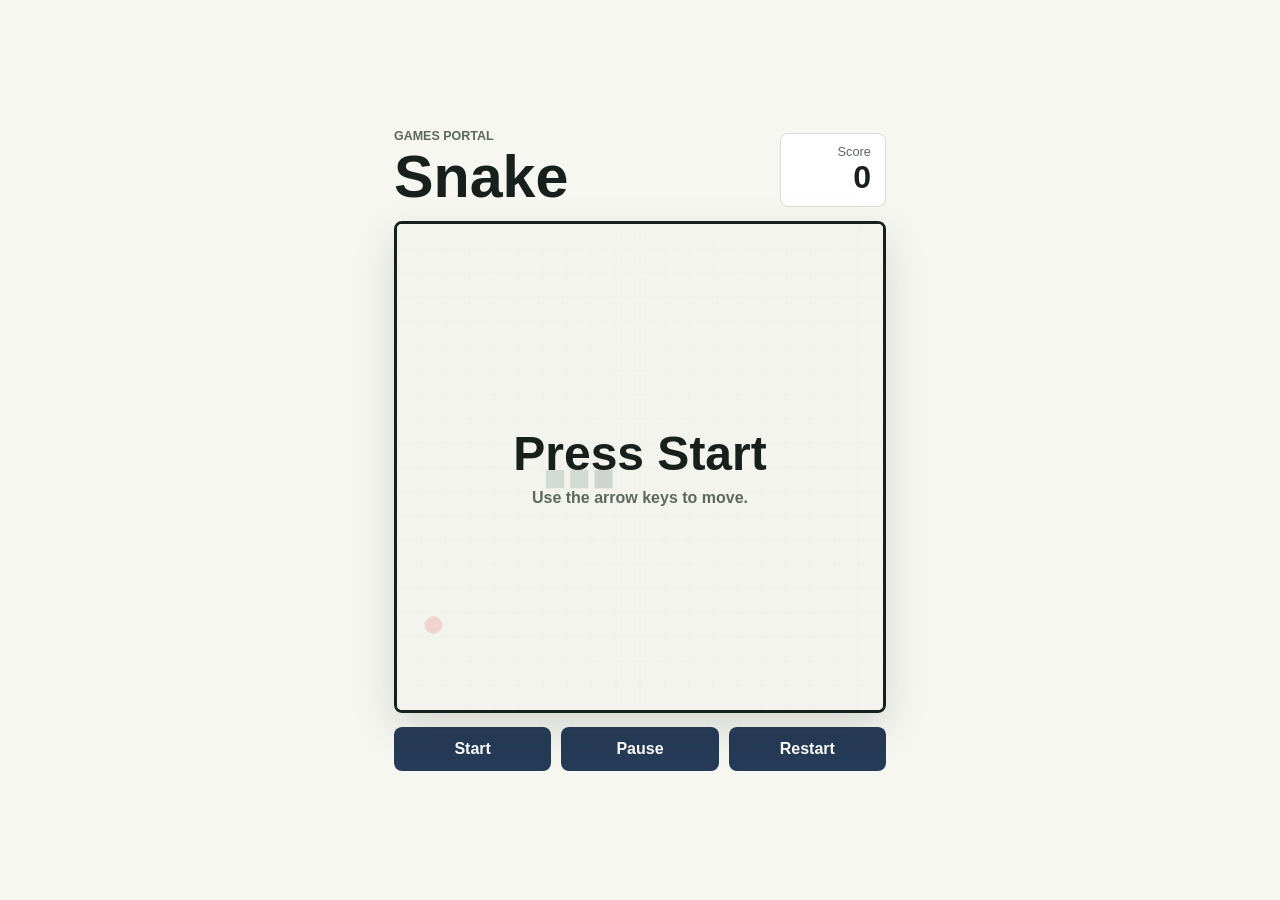
==== index.html @ 27e7fdc5 "Add snake game" ====
<!DOCTYPE html>
<html lang="en">
<head>
  <meta charset="UTF-8">
  <meta name="viewport" content="width=device-width, initial-scale=1.0">
  <title>Snake Game</title>
  <link rel="stylesheet" href="style.css">
</head>
<body>
  <main class="game-shell">
    <section class="top-bar" aria-label="Game information">
      <div>
        <p class="eyebrow">Games Portal</p>
        <h1>Snake</h1>
      </div>

      <div class="score-panel" aria-live="polite">
        <span>Score</span>
        <strong id="score">0</strong>
      </div>
    </section>

    <section class="board-wrap" aria-label="Snake game board">
      <canvas id="game-board" width="480" height="480"></canvas>
      <div id="message" class="message">
        <strong>Press Start</strong>
        <span>Use the arrow keys to move.</span>
      </div>
    </section>

    <section class="controls" aria-label="Game controls">
      <button id="start-button" type="button">Start</button>
      <button id="pause-button" type="button">Pause</button>
      <button id="restart-button" type="button">Restart</button>
    </section>
  </main>

  <script src="script.js"></script>
</body>
</html>
---- style.css ----
:root {
  --page: #f6f7f1;
  --ink: #17201c;
  --muted: #5c675f;
  --line: #d7ddcf;
  --panel: #ffffff;
  --snake: #255c4d;
  --snake-head: #173e34;
  --apple: #d93434;
  --board: #e8eadf;
  --board-grid: #d2d8ca;
  --button: #263b57;
  --button-hover: #1b2d45;
}

* {
  box-sizing: border-box;
}

body {
  min-height: 100vh;
  margin: 0;
  display: grid;
  place-items: center;
  padding: 18px 0;
  background: var(--page);
  color: var(--ink);
  font-family: Arial, Helvetica, sans-serif;
}

.game-shell {
  width: min(94vw, 540px);
  padding: 24px;
}

.top-bar {
  display: flex;
  align-items: end;
  justify-content: space-between;
  gap: 16px;
  margin-bottom: 14px;
}

.eyebrow {
  margin: 0 0 4px;
  color: var(--muted);
  font-size: 0.78rem;
  font-weight: 700;
  letter-spacing: 0;
  text-transform: uppercase;
}

h1 {
  margin: 0;
  font-size: clamp(2rem, 7vw, 3.7rem);
  line-height: 1;
}

.score-panel {
  min-width: 106px;
  padding: 10px 14px;
  border: 1px solid var(--line);
  border-radius: 8px;
  background: var(--panel);
  text-align: right;
}

.score-panel span {
  display: block;
  color: var(--muted);
  font-size: 0.8rem;
}

.score-panel strong {
  display: block;
  font-size: 2rem;
}

.board-wrap {
  position: relative;
  overflow: hidden;
  border: 3px solid var(--ink);
  border-radius: 8px;
  background: var(--board);
  box-shadow: 0 16px 40px rgba(23, 32, 28, 0.15);
}

canvas {
  display: block;
  width: 100%;
  aspect-ratio: 1;
  background: var(--board);
}

.message {
  position: absolute;
  inset: 0;
  display: grid;
  place-content: center;
  gap: 8px;
  padding: 24px;
  background: rgba(246, 247, 241, 0.82);
  text-align: center;
}

.message.is-hidden {
  display: none;
}

.message strong {
  font-size: clamp(1.6rem, 7vw, 3rem);
}

.message span {
  color: var(--muted);
  font-weight: 700;
}

.controls {
  display: grid;
  grid-template-columns: repeat(3, 1fr);
  gap: 10px;
  margin-top: 14px;
}

button {
  min-height: 44px;
  border: 0;
  border-radius: 8px;
  background: var(--button);
  color: white;
  font: inherit;
  font-weight: 700;
  cursor: pointer;
}

button:hover {
  background: var(--button-hover);
}

button:focus-visible {
  outline: 3px solid #e1b944;
  outline-offset: 3px;
}

@media (max-width: 430px) {
  .game-shell {
    padding: 14px;
  }

  .top-bar {
    align-items: stretch;
  }

  .score-panel {
    display: grid;
    align-content: center;
  }

  .controls {
    grid-template-columns: 1fr;
  }
}
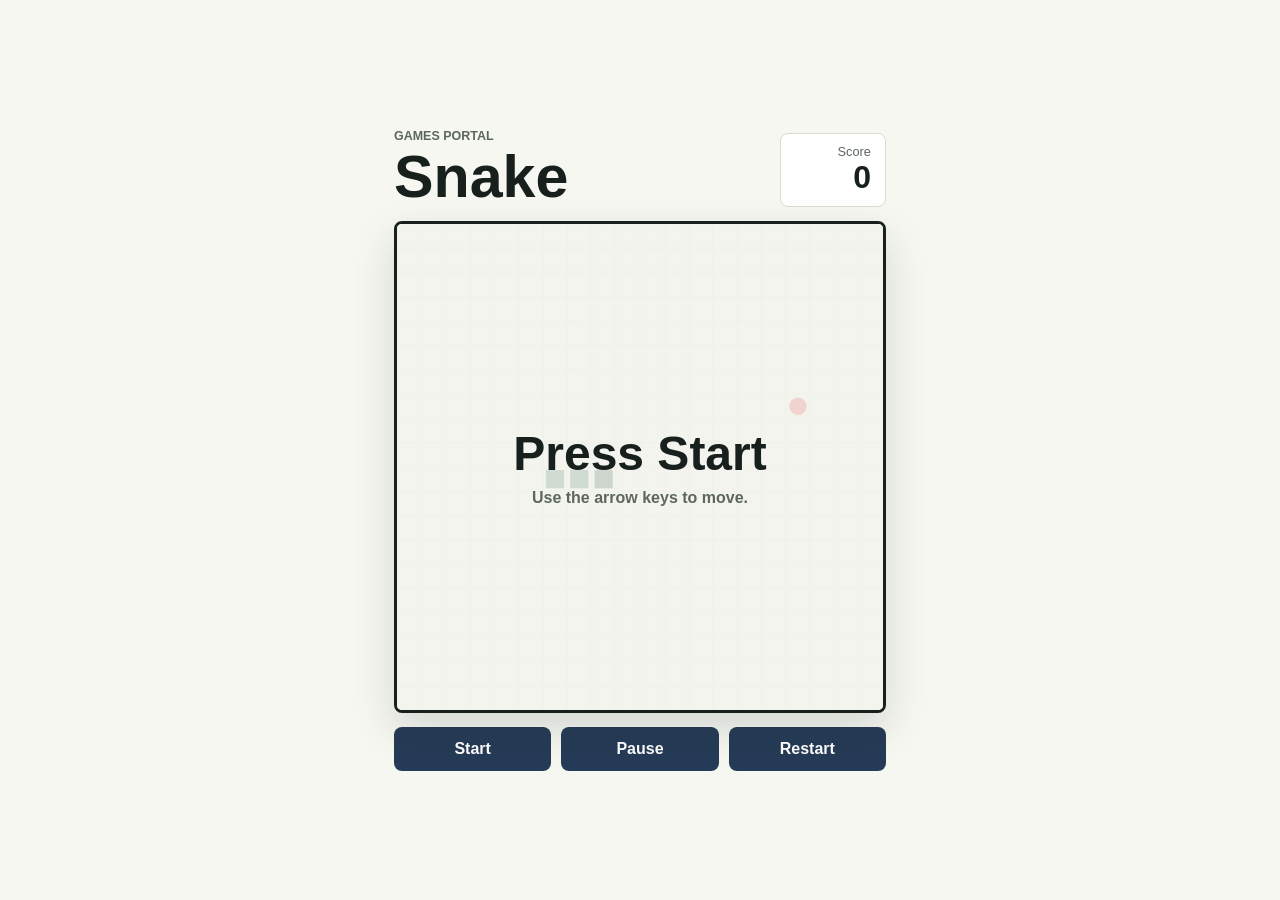
==== commit 3656a602: "Add search engine metadata" ====
--- a/index.html
+++ b/index.html
@@ -3,8 +3,31 @@
 <head>
   <meta charset="UTF-8">
   <meta name="viewport" content="width=device-width, initial-scale=1.0">
-  <title>Snake Game</title>
+  <meta name="description" content="Play a beginner-built Snake browser game. Use the arrow keys to eat apples, grow the snake, and beat your score.">
+  <meta name="robots" content="index, follow">
+  <meta name="author" content="Gili">
+  <meta property="og:title" content="Snake Game by Gili">
+  <meta property="og:description" content="A free online Snake game built with HTML, CSS, and JavaScript.">
+  <meta property="og:type" content="website">
+  <meta property="og:url" content="https://i1i-ctrl.github.io/snake/">
+  <link rel="canonical" href="https://i1i-ctrl.github.io/snake/">
+  <title>Snake Game by Gili | Free Online Browser Game</title>
   <link rel="stylesheet" href="style.css">
+  <script type="application/ld+json">
+    {
+      "@context": "https://schema.org",
+      "@type": "VideoGame",
+      "name": "Snake Game by Gili",
+      "description": "A free online Snake browser game where the player uses arrow keys to eat apples, grow the snake, and avoid crashing.",
+      "url": "https://i1i-ctrl.github.io/snake/",
+      "applicationCategory": "Game",
+      "operatingSystem": "Any",
+      "author": {
+        "@type": "Person",
+        "name": "Gili"
+      }
+    }
+  </script>
 </head>
 <body>
   <main class="game-shell">
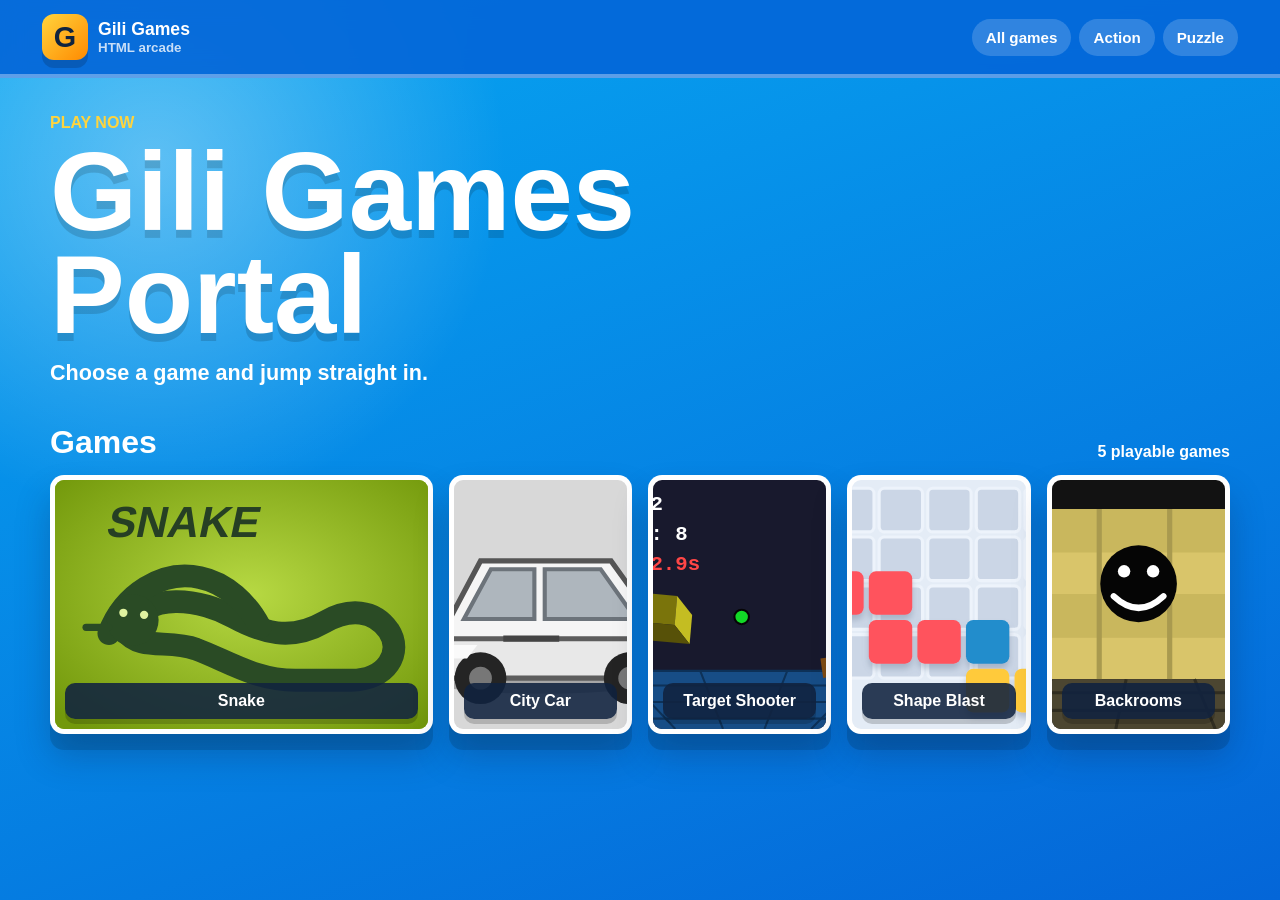
==== commit 65e7b844: "Create games portal UI" ====
--- a/index.html
+++ b/index.html
@@ -3,61 +3,85 @@
 <head>
   <meta charset="UTF-8">
   <meta name="viewport" content="width=device-width, initial-scale=1.0">
-  <meta name="description" content="Play a beginner-built Snake browser game. Use the arrow keys to eat apples, grow the snake, and beat your score.">
+  <meta name="description" content="Gili Games Portal is a free online arcade with Snake, car driving, target shooting, shape blast, and backrooms games.">
   <meta name="robots" content="index, follow">
   <meta name="author" content="Gili">
-  <meta property="og:title" content="Snake Game by Gili">
-  <meta property="og:description" content="A free online Snake game built with HTML, CSS, and JavaScript.">
+  <meta property="og:title" content="Gili Games Portal">
+  <meta property="og:description" content="Play Gili's free online HTML games in a colorful arcade portal.">
   <meta property="og:type" content="website">
   <meta property="og:url" content="https://i1i-ctrl.github.io/snake/">
   <link rel="canonical" href="https://i1i-ctrl.github.io/snake/">
-  <title>Snake Game by Gili | Free Online Browser Game</title>
+  <title>Gili Games Portal | Free Online HTML Games</title>
   <link rel="stylesheet" href="style.css">
   <script type="application/ld+json">
     {
       "@context": "https://schema.org",
-      "@type": "VideoGame",
-      "name": "Snake Game by Gili",
-      "description": "A free online Snake browser game where the player uses arrow keys to eat apples, grow the snake, and avoid crashing.",
+      "@type": "WebSite",
+      "name": "Gili Games Portal",
       "url": "https://i1i-ctrl.github.io/snake/",
-      "applicationCategory": "Game",
-      "operatingSystem": "Any",
-      "author": {
-        "@type": "Person",
-        "name": "Gili"
-      }
+      "description": "A colorful free online arcade portal with HTML games made by Gili."
     }
   </script>
 </head>
 <body>
-  <main class="game-shell">
-    <section class="top-bar" aria-label="Game information">
+  <header class="site-header">
+    <a class="brand" href="index.html" aria-label="Gili Games home">
+      <span class="brand-mark">G</span>
+      <span>
+        <strong>Gili Games</strong>
+        <small>HTML arcade</small>
+      </span>
+    </a>
+
+    <nav class="top-nav" aria-label="Game categories">
+      <a href="#all-games">All games</a>
+      <a href="#all-games">Action</a>
+      <a href="#all-games">Puzzle</a>
+    </nav>
+  </header>
+
+  <main>
+    <section class="hero" aria-labelledby="page-title">
       <div>
-        <p class="eyebrow">Games Portal</p>
-        <h1>Snake</h1>
-      </div>
-
-      <div class="score-panel" aria-live="polite">
-        <span>Score</span>
-        <strong id="score">0</strong>
+        <p class="eyebrow">Play now</p>
+        <h1 id="page-title">Gili Games Portal</h1>
+        <p class="hero-text">Choose a game and jump straight in.</p>
       </div>
     </section>
 
-    <section class="board-wrap" aria-label="Snake game board">
-      <canvas id="game-board" width="480" height="480"></canvas>
-      <div id="message" class="message">
-        <strong>Press Start</strong>
-        <span>Use the arrow keys to move.</span>
+    <section class="games-section" id="all-games" aria-label="All games">
+      <div class="section-title">
+        <h2>Games</h2>
+        <span>5 playable games</span>
+      </div>
+
+      <div class="game-grid">
+        <a class="game-card card-large" href="games/snake.html">
+          <img src="assets/thumb-snake.svg" alt="Snake game thumbnail">
+          <span>Snake</span>
+        </a>
+
+        <a class="game-card" href="games/car.html">
+          <img src="assets/thumb-car.svg" alt="Car driving game thumbnail">
+          <span>City Car</span>
+        </a>
+
+        <a class="game-card" href="games/shooting-game.html">
+          <img src="assets/thumb-shooter.svg" alt="Target shooter game thumbnail">
+          <span>Target Shooter</span>
+        </a>
+
+        <a class="game-card" href="games/shape-blast.html">
+          <img src="assets/thumb-shape-blast.svg" alt="Shape Blast game thumbnail">
+          <span>Shape Blast</span>
+        </a>
+
+        <a class="game-card" href="games/backrooms.html">
+          <img src="assets/thumb-backrooms.svg" alt="Backrooms game thumbnail">
+          <span>Backrooms</span>
+        </a>
       </div>
     </section>
-
-    <section class="controls" aria-label="Game controls">
-      <button id="start-button" type="button">Start</button>
-      <button id="pause-button" type="button">Pause</button>
-      <button id="restart-button" type="button">Restart</button>
-    </section>
   </main>
-
-  <script src="script.js"></script>
 </body>
 </html>
--- a/style.css
+++ b/style.css
@@ -1,163 +1,235 @@
 :root {
-  --page: #f6f7f1;
-  --ink: #17201c;
-  --muted: #5c675f;
-  --line: #d7ddcf;
+  --page: #07a7f2;
+  --page-deep: #0466d8;
+  --ink: #10233f;
   --panel: #ffffff;
-  --snake: #255c4d;
-  --snake-head: #173e34;
-  --apple: #d93434;
-  --board: #e8eadf;
-  --board-grid: #d2d8ca;
-  --button: #263b57;
-  --button-hover: #1b2d45;
+  --muted: #5d7194;
+  --yellow: #ffd43d;
+  --orange: #ff8a00;
+  --green: #5ee04b;
+  --pink: #ff4fa3;
+  --blue: #286bff;
+  --shadow: rgba(10, 35, 74, 0.28);
 }
 
 * {
   box-sizing: border-box;
+}
+
+html {
+  scroll-behavior: smooth;
 }
 
 body {
   min-height: 100vh;
   margin: 0;
+  background:
+    radial-gradient(circle at 12% 18%, rgba(255, 255, 255, 0.35), transparent 22rem),
+    linear-gradient(160deg, var(--page), var(--page-deep));
+  color: var(--ink);
+  font-family: Arial, Helvetica, sans-serif;
+}
+
+a {
+  color: inherit;
+  text-decoration: none;
+}
+
+.site-header {
+  position: sticky;
+  top: 0;
+  z-index: 10;
+  display: flex;
+  align-items: center;
+  justify-content: space-between;
+  gap: 18px;
+  padding: 14px clamp(14px, 4vw, 42px);
+  background: rgba(4, 102, 216, 0.92);
+  border-bottom: 4px solid rgba(255, 255, 255, 0.35);
+  backdrop-filter: blur(12px);
+}
+
+.brand {
+  display: flex;
+  align-items: center;
+  gap: 10px;
+  color: white;
+}
+
+.brand-mark {
   display: grid;
   place-items: center;
-  padding: 18px 0;
-  background: var(--page);
-  color: var(--ink);
-  font-family: Arial, Helvetica, sans-serif;
-}
-
-.game-shell {
-  width: min(94vw, 540px);
-  padding: 24px;
-}
-
-.top-bar {
+  width: 46px;
+  height: 46px;
+  border-radius: 12px;
+  background: linear-gradient(135deg, var(--yellow), var(--orange));
+  color: #10233f;
+  font-size: 1.8rem;
+  font-weight: 900;
+  box-shadow: 0 8px 0 rgba(0, 0, 0, 0.16);
+}
+
+.brand strong,
+.brand small {
+  display: block;
+}
+
+.brand strong {
+  font-size: 1.1rem;
+}
+
+.brand small {
+  color: rgba(255, 255, 255, 0.78);
+  font-weight: 700;
+}
+
+.top-nav {
+  display: flex;
+  gap: 8px;
+}
+
+.top-nav a {
+  padding: 10px 14px;
+  border-radius: 999px;
+  background: rgba(255, 255, 255, 0.18);
+  color: white;
+  font-size: 0.95rem;
+  font-weight: 800;
+}
+
+.top-nav a:hover,
+.top-nav a:focus-visible {
+  background: white;
+  color: var(--page-deep);
+}
+
+main {
+  width: min(1180px, calc(100% - 28px));
+  margin: 0 auto;
+}
+
+.hero {
+  display: flex;
+  align-items: end;
+  min-height: 210px;
+  padding: 36px 0 20px;
+  color: white;
+}
+
+.eyebrow {
+  margin: 0 0 8px;
+  color: var(--yellow);
+  font-size: 1rem;
+  font-weight: 900;
+  text-transform: uppercase;
+}
+
+h1 {
+  max-width: 820px;
+  margin: 0;
+  color: white;
+  font-size: clamp(3rem, 10vw, 7rem);
+  line-height: 0.92;
+  text-shadow: 0 8px 0 rgba(0, 0, 0, 0.14);
+}
+
+.hero-text {
+  margin: 14px 0 0;
+  font-size: clamp(1.05rem, 2vw, 1.35rem);
+  font-weight: 800;
+}
+
+.games-section {
+  padding: 18px 0 60px;
+}
+
+.section-title {
   display: flex;
   align-items: end;
   justify-content: space-between;
   gap: 16px;
   margin-bottom: 14px;
-}
-
-.eyebrow {
-  margin: 0 0 4px;
-  color: var(--muted);
-  font-size: 0.78rem;
-  font-weight: 700;
-  letter-spacing: 0;
-  text-transform: uppercase;
-}
-
-h1 {
+  color: white;
+}
+
+.section-title h2 {
   margin: 0;
-  font-size: clamp(2rem, 7vw, 3.7rem);
-  line-height: 1;
-}
-
-.score-panel {
-  min-width: 106px;
-  padding: 10px 14px;
-  border: 1px solid var(--line);
-  border-radius: 8px;
+  font-size: 2rem;
+}
+
+.section-title span {
+  font-weight: 800;
+}
+
+.game-grid {
+  display: grid;
+  grid-template-columns: repeat(auto-fit, minmax(170px, 1fr));
+  gap: 16px;
+}
+
+.game-card {
+  position: relative;
+  min-height: 185px;
+  overflow: hidden;
+  border: 5px solid rgba(255, 255, 255, 0.92);
+  border-radius: 14px;
   background: var(--panel);
-  text-align: right;
-}
-
-.score-panel span {
+  box-shadow: 0 16px 0 rgba(0, 0, 0, 0.13), 0 22px 34px var(--shadow);
+  transform: translateY(0);
+  transition: transform 160ms ease, box-shadow 160ms ease;
+}
+
+.game-card:hover,
+.game-card:focus-visible {
+  transform: translateY(-8px) scale(1.02);
+  box-shadow: 0 22px 0 rgba(0, 0, 0, 0.12), 0 32px 42px var(--shadow);
+  outline: 0;
+}
+
+.game-card img {
+  width: 100%;
+  height: 100%;
+  min-height: 185px;
   display: block;
-  color: var(--muted);
-  font-size: 0.8rem;
-}
-
-.score-panel strong {
+  object-fit: cover;
+}
+
+.game-card span {
+  position: absolute;
+  left: 10px;
+  right: 10px;
+  bottom: 10px;
   display: block;
-  font-size: 2rem;
-}
-
-.board-wrap {
-  position: relative;
-  overflow: hidden;
-  border: 3px solid var(--ink);
-  border-radius: 8px;
-  background: var(--board);
-  box-shadow: 0 16px 40px rgba(23, 32, 28, 0.15);
-}
-
-canvas {
-  display: block;
-  width: 100%;
-  aspect-ratio: 1;
-  background: var(--board);
-}
-
-.message {
-  position: absolute;
-  inset: 0;
-  display: grid;
-  place-content: center;
-  gap: 8px;
-  padding: 24px;
-  background: rgba(246, 247, 241, 0.82);
+  padding: 9px 10px;
+  border-radius: 10px;
+  background: rgba(16, 35, 63, 0.88);
+  color: white;
+  font-weight: 900;
   text-align: center;
-}
-
-.message.is-hidden {
-  display: none;
-}
-
-.message strong {
-  font-size: clamp(1.6rem, 7vw, 3rem);
-}
-
-.message span {
-  color: var(--muted);
-  font-weight: 700;
-}
-
-.controls {
-  display: grid;
-  grid-template-columns: repeat(3, 1fr);
-  gap: 10px;
-  margin-top: 14px;
-}
-
-button {
-  min-height: 44px;
-  border: 0;
-  border-radius: 8px;
-  background: var(--button);
-  color: white;
-  font: inherit;
-  font-weight: 700;
-  cursor: pointer;
-}
-
-button:hover {
-  background: var(--button-hover);
-}
-
-button:focus-visible {
-  outline: 3px solid #e1b944;
-  outline-offset: 3px;
-}
-
-@media (max-width: 430px) {
-  .game-shell {
-    padding: 14px;
-  }
-
-  .top-bar {
-    align-items: stretch;
-  }
-
-  .score-panel {
-    display: grid;
-    align-content: center;
-  }
-
-  .controls {
-    grid-template-columns: 1fr;
-  }
-}
+  box-shadow: 0 5px 0 rgba(0, 0, 0, 0.18);
+}
+
+.card-large {
+  grid-column: span 2;
+}
+
+@media (max-width: 720px) {
+  .site-header {
+    align-items: flex-start;
+    flex-direction: column;
+  }
+
+  .top-nav {
+    width: 100%;
+    overflow-x: auto;
+    padding-bottom: 2px;
+  }
+
+  .hero {
+    min-height: 170px;
+  }
+
+  .card-large {
+    grid-column: span 1;
+  }
+}
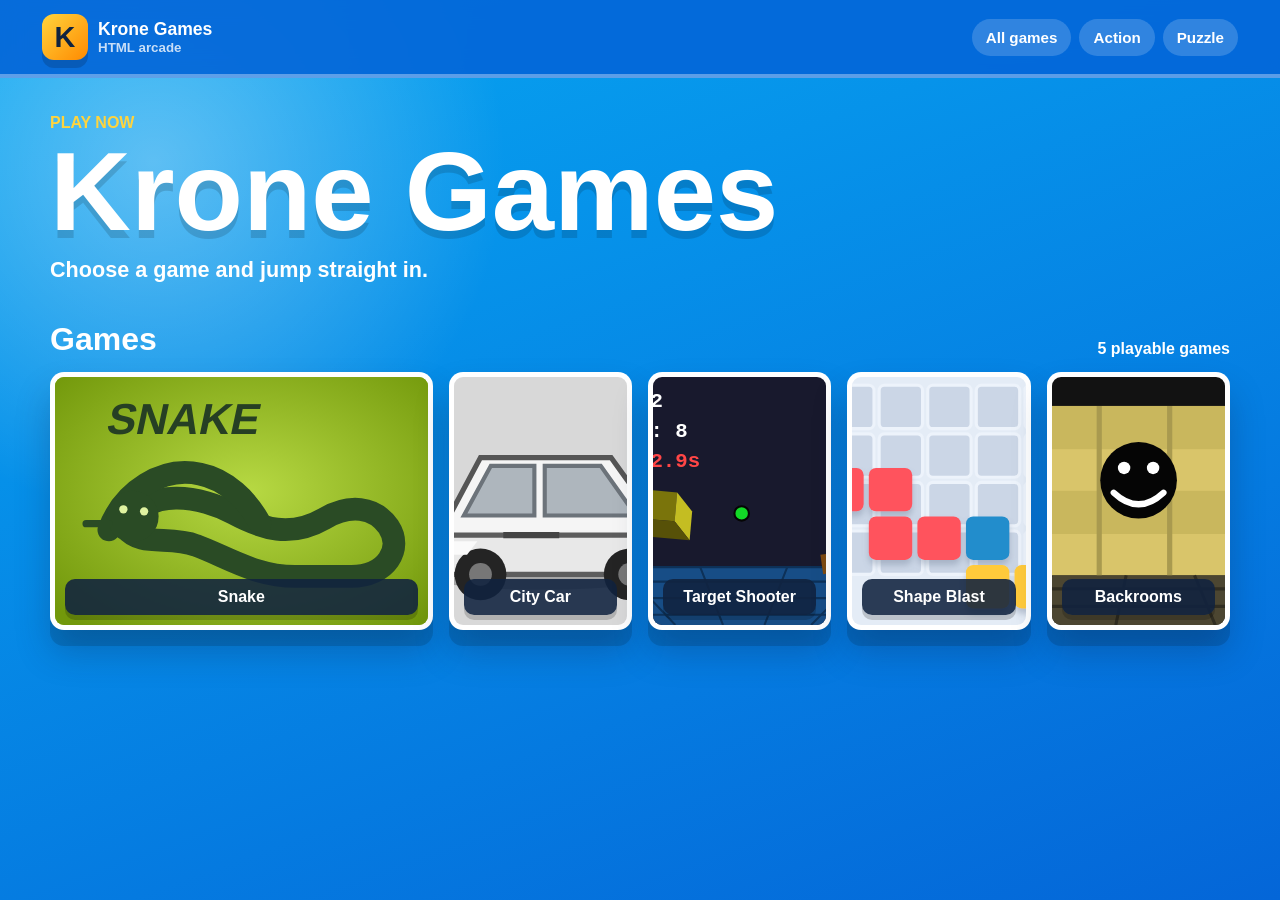
==== commit 8ea0de74: "Rename portal to Krone Games" ====
--- a/index.html
+++ b/index.html
@@ -3,32 +3,32 @@
 <head>
   <meta charset="UTF-8">
   <meta name="viewport" content="width=device-width, initial-scale=1.0">
-  <meta name="description" content="Gili Games Portal is a free online arcade with Snake, car driving, target shooting, shape blast, and backrooms games.">
+  <meta name="description" content="Krone Games is a free online arcade with Snake, car driving, target shooting, shape blast, and backrooms games.">
   <meta name="robots" content="index, follow">
   <meta name="author" content="Gili">
-  <meta property="og:title" content="Gili Games Portal">
-  <meta property="og:description" content="Play Gili's free online HTML games in a colorful arcade portal.">
+  <meta property="og:title" content="Krone Games">
+  <meta property="og:description" content="Play free online HTML games in a colorful arcade portal.">
   <meta property="og:type" content="website">
   <meta property="og:url" content="https://i1i-ctrl.github.io/snake/">
   <link rel="canonical" href="https://i1i-ctrl.github.io/snake/">
-  <title>Gili Games Portal | Free Online HTML Games</title>
+  <title>Krone Games | Free Online HTML Games</title>
   <link rel="stylesheet" href="style.css">
   <script type="application/ld+json">
     {
       "@context": "https://schema.org",
       "@type": "WebSite",
-      "name": "Gili Games Portal",
+      "name": "Krone Games",
       "url": "https://i1i-ctrl.github.io/snake/",
-      "description": "A colorful free online arcade portal with HTML games made by Gili."
+      "description": "A colorful free online arcade portal with HTML games."
     }
   </script>
 </head>
 <body>
   <header class="site-header">
-    <a class="brand" href="index.html" aria-label="Gili Games home">
-      <span class="brand-mark">G</span>
+    <a class="brand" href="index.html" aria-label="Krone Games home">
+      <span class="brand-mark">K</span>
       <span>
-        <strong>Gili Games</strong>
+        <strong>Krone Games</strong>
         <small>HTML arcade</small>
       </span>
     </a>
@@ -44,7 +44,7 @@
     <section class="hero" aria-labelledby="page-title">
       <div>
         <p class="eyebrow">Play now</p>
-        <h1 id="page-title">Gili Games Portal</h1>
+        <h1 id="page-title">Krone Games</h1>
         <p class="hero-text">Choose a game and jump straight in.</p>
       </div>
     </section>
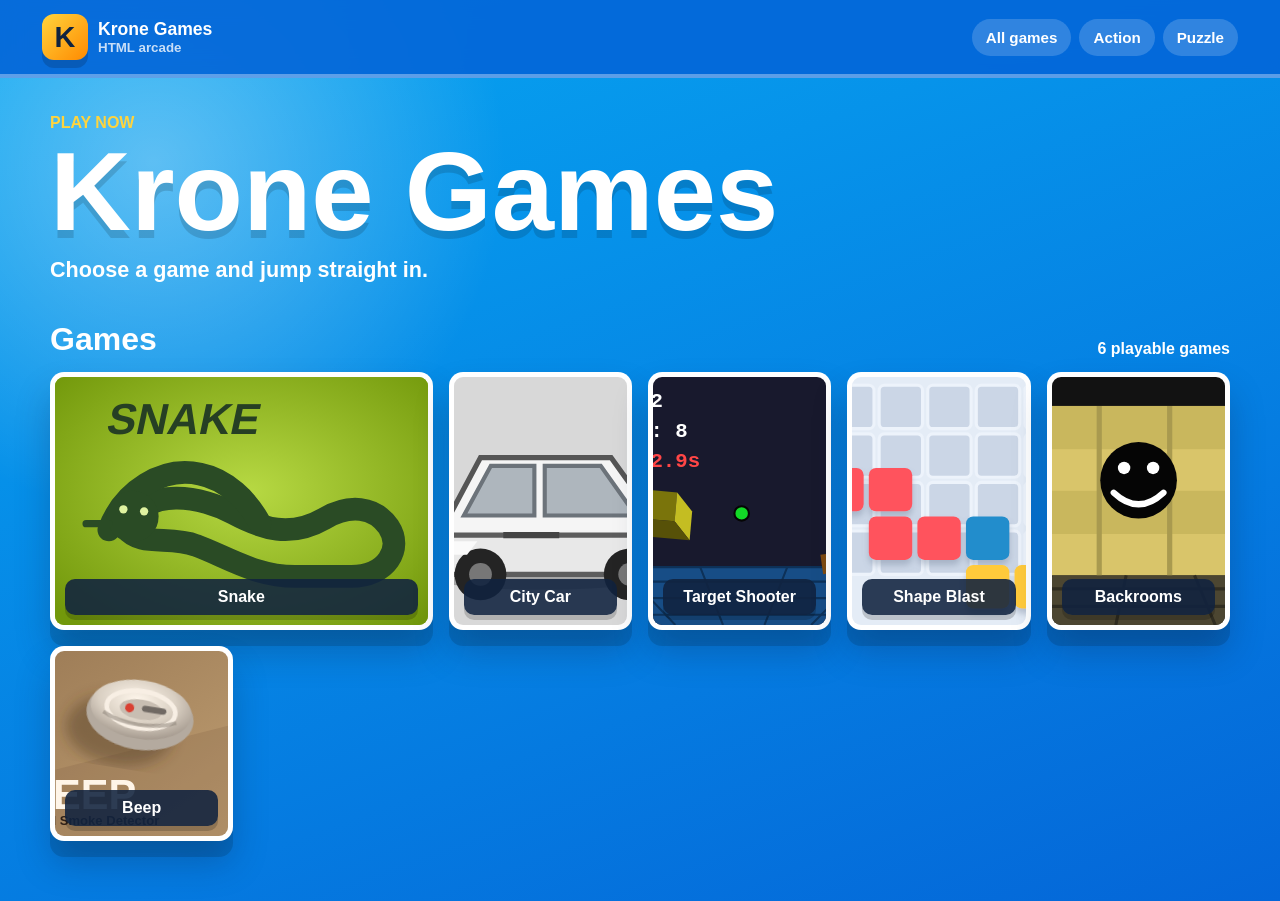
==== commit db68f14c: "Add Beep game" ====
--- a/index.html
+++ b/index.html
@@ -3,7 +3,7 @@
 <head>
   <meta charset="UTF-8">
   <meta name="viewport" content="width=device-width, initial-scale=1.0">
-  <meta name="description" content="Krone Games is a free online arcade with Snake, car driving, target shooting, shape blast, and backrooms games.">
+  <meta name="description" content="Krone Games is a free online arcade with Snake, car driving, target shooting, shape blast, backrooms, and Beep games.">
   <meta name="robots" content="index, follow">
   <meta name="author" content="Gili">
   <meta property="og:title" content="Krone Games">
@@ -52,7 +52,7 @@
     <section class="games-section" id="all-games" aria-label="All games">
       <div class="section-title">
         <h2>Games</h2>
-        <span>5 playable games</span>
+        <span>6 playable games</span>
       </div>
 
       <div class="game-grid">
@@ -80,6 +80,11 @@
           <img src="assets/thumb-backrooms.svg" alt="Backrooms game thumbnail">
           <span>Backrooms</span>
         </a>
+
+        <a class="game-card" href="games/beep.html">
+          <img src="assets/thumb-beep.svg" alt="Beep smoke detector game thumbnail">
+          <span>Beep</span>
+        </a>
       </div>
     </section>
   </main>
